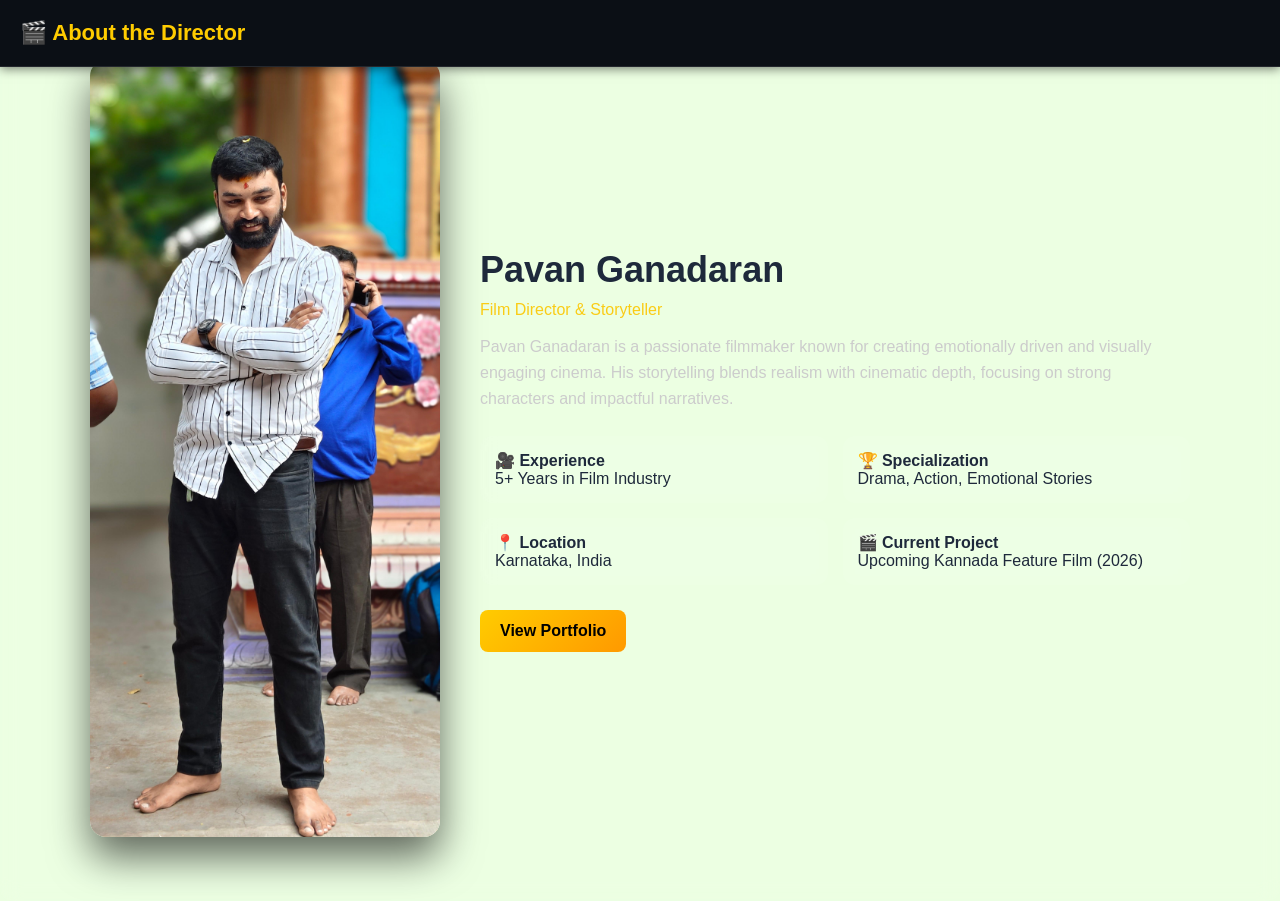
==== about.html @ 24c9385e "Initial commit - AADYA PICTURES website" ====
<!DOCTYPE html>
<html lang="en">
<head>
<meta charset="UTF-8">
<meta name="viewport" content="width=device-width, initial-scale=1.0">
<title>About Director</title>
<link rel="stylesheet" href="style.css">
</head>
<body>

<header class="header">
    <h2>🎬 About the Director</h2>
</header>

<section class="director-section">

    <div class="director-container">

        <!-- IMAGE -->
        <div class="director-image">
            <img src="static/actors/dir.webp" alt="Director Image">
        </div>

        <!-- DETAILS -->
        <div class="director-info">
            <h1>Pavan Ganadaran</h1>
            <p class="role">Film Director & Storyteller</p>

            <p class="bio">
                Pavan Ganadaran is a passionate filmmaker known for creating emotionally driven and visually engaging cinema. 
                His storytelling blends realism with cinematic depth, focusing on strong characters and impactful narratives.
            </p>

            <!-- DETAILS GRID -->
            <div class="info-grid">

                <div class="info-box">
                    <h4>🎥 Experience</h4>
                    <p>5+ Years in Film Industry</p>
                </div>

                <div class="info-box">
                    <h4>🏆 Specialization</h4>
                    <p>Drama, Action, Emotional Stories</p>
                </div>

                <div class="info-box">
                    <h4>📍 Location</h4>
                    <p>Karnataka, India</p>
                </div>

                <div class="info-box">
                    <h4>🎬 Current Project</h4>
                    <p>Upcoming Kannada Feature Film (2026)</p>
                </div>

            </div>

            <!-- BUTTON -->
            <a href="#" class="btn">View Portfolio</a>

        </div>

    </div>

</section>

</body>
</html>
---- style.css ----
/* RESET */
* {
  margin: 0;
  padding: 0;
  box-sizing: border-box;
  font-family: 'Segoe UI', sans-serif;
}

body {
  background: #f8fafc;  /* soft white */
  color: #1e293b;
}

/* optional glass effect for sections */
section {
  background: rgba(255,255,255,0.05);
  backdrop-filter: blur(10px);
  border-radius: 12px;
}

/* HEADER */
header {
  display: flex;
  justify-content: space-between;
  align-items: center;
  padding: 15px 8%;
  background: rgba(0,0,0,0.7);
  position: fixed;
  width: 100%;
  z-index: 1000;
}

.logo {
  font-size: 24px;
  font-weight: bold;
  color: #facc15;
}

nav a {
  margin-left: 20px;
  text-decoration: none;
  color: #fff;
  transition: 0.3s;
}

nav a:hover {
  color: #facc15;
}

/* BANNER */
.banner {
  height: 100vh;
  background: linear-gradient(rgba(0,0,0,0.6), rgba(0,0,0,0.8)),
    url('static/bg.webp');
  background-size: cover;
  background-position: center;
  display: flex;
  align-items: center;
  justify-content: center;
  text-align: center;
  padding: 20px;
}

.banner-content h1 {
  font-size: 50px;
  margin-bottom: 20px;
}

.banner-content p {
  font-size: 18px;
  margin-bottom: 25px;
}

.banner-content button {
  padding: 12px 25px;
  border: none;
  background: #facc15;
  color: #000;
  font-weight: bold;
  cursor: pointer;
  border-radius: 5px;
  transition: 0.3s;
}

.banner-content button:hover {
  background: #eab308;
}

/* SECTION */
.section {
  padding: 80px 8%;
  text-align: center;
}

.section h2 {
  margin-bottom: 40px;
  font-size: 32px;
}

/* CARDS */
.cards {
  display: grid;
  grid-template-columns: repeat(4, 1fr);
  gap: 20px;
}

.card {
  background: #1e293b;
  padding: 25px;
  border-radius: 10px;
  transition: 0.3s;
  cursor: pointer;
}

.card:hover {
  transform: translateY(-10px);
  background: #334155;
}

.card h3 {
  margin-bottom: 10px;
  color: #facc15;
}
/* RESPONSIVE */
@media (max-width: 900px) {
  .cards {
    grid-template-columns: repeat(2, 1fr);
  }

  .banner-content h1 {
    font-size: 32px;
  }
}

@media (max-width: 500px) {

  header {
    flex-direction: column;
    align-items: flex-start;
    padding: 10px 5%;
  }

  /* ONE LINE NAV */
  nav {
    display: flex;
    flex-wrap: nowrap;        /* ❌ no wrapping */
    overflow-x: auto;         /* ✅ scroll if needed */
    width: 100%;
    margin-top: 10px;
    gap: 10px;
  }

  /* Hide scrollbar (optional) */
  nav::-webkit-scrollbar {
    display: none;
  }

  nav a {
    flex: 0 0 auto;           /* prevent shrinking */
    white-space: nowrap;      /* keep text in one line */
    padding: 6px 12px;
    font-size: 13px;
    background: #1e293b;
    border-radius: 5px;
  }

  /* CARDS */
  .cards {
    grid-template-columns: 1fr;
  }

  /* BANNER */
  .banner-content h1 {
    font-size: 26px;
  }

  .banner-content p {
    font-size: 14px;
  }
}


/* showcase */

body {
    margin: 0;
    font-family: Arial, sans-serif;
}

/* Header styling */
header {
    position: fixed;
    top: 0;
    width: 100%;
    background-color: #111;
    color: white;
    padding: 15px;
    text-align: center;
    box-shadow: 0 2px 10px rgba(0,0,0,0.5);
}

header h2 {
    margin: 0;
    font-size: 22px;
    color: #ffcc00;
}

/* ===== Slider Section ===== */
.slider-section {
    margin-top: 70px;
    position: relative;
    max-width: 900px;
    height: 500px;
    margin-left: auto;
    margin-right: auto;
    overflow: hidden;
    border-radius: 10px;
}

/* ===== Slider Container ===== */
.slider-container {
    display: flex;
    flex-direction: column;
    height: 100%;
    transition: transform 0.6s ease-in-out;
    will-change: transform;
}

/* ===== Slide ===== */
.slide {
    height: 500px;
    flex-shrink: 0;
    position: relative;
}

/* ===== Image ===== */
.slide img {
    margin-top: 140px;
    width: 100%;
    height: 100%;
    object-fit: cover; /* desktop cinematic */
}

/* ===== Overlay Info ===== */
.slide-info {
    position: absolute;
    bottom: 20px;
    left: 20px;
    background: rgba(0, 0, 0, 0.6);
    padding: 15px;
    border-radius: 8px;
    max-width: 80%;
}

.slide-info h3 {
    font-size: 24px;
    margin: 0 0 5px;
}

.slide-info p {
    font-size: 14px;
    margin: 0;
}

/* ===== Buttons ===== */
/* ===== Modern Vertical Controls ===== */
.prev,
.next {
    position: absolute;
    left: 50%;
    transform: translateX(-50%);
    
    width: 45px;
    height: 45px;
    
    display: flex;
    align-items: center;
    justify-content: center;

    background: rgba(0, 0, 0, 0.5);
    backdrop-filter: blur(6px);

    color: white;
    border: 1px solid rgba(255,255,255,0.2);
    border-radius: 50%;

    font-size: 18px;
    cursor: pointer;

    transition: all 0.3s ease;
    z-index: 10;
}

/* Position */
.prev { top: 15px; }
.next { bottom: 15px; }

/* Hover Effect */
.prev:hover,
.next:hover {
    background: rgba(255, 204, 0, 0.9);
    color: black;
    transform: translateX(-50%) scale(1.1);
}

/* Click Effect */
.prev:active,
.next:active {
    transform: translateX(-50%) scale(0.95);
}

/* Subtle glow */
.prev::after,
.next::after {
    content: '';
    position: absolute;
    inset: 0;
    border-radius: 50%;
    box-shadow: 0 0 15px rgba(255, 204, 0, 0.3);
    opacity: 0;
    transition: 0.3s;
}

.prev:hover::after,
.next:hover::after {
    opacity: 1;
}

/* ============================= */
/* ===== TABLET (≤768px) ===== */
/* ============================= */
@media (max-width: 768px) {

    .slider-section {
        margin-top: auto;
        margin-bottom: auto;
        max-width: 100%;
        height: 350px;
        border-radius: 0;
    }

    .slide {
        height: 350px;
    }

    .slide img {
        object-fit: contain; /* show full image */
        background: black;
    }

    .slide-info {
        bottom: 15px;
        left: 15px;
        padding: 12px;
        max-width: 90%;
    }

    .slide-info h3 {
        font-size: 18px;
    }

    .slide-info p {
        font-size: 12px;
    }

    .prev, .next {
        font-size: 22px;
        padding: 6px 10px;
    }
}

/* ============================= */
/* ===== MOBILE (≤480px) ===== */
/* ============================= */
@media (max-width: 480px) {

    header {
        padding: 10px;
    }

    header h2 {
        font-size: 18px;
    }

    .slider-section {
        height: 60vh; /* dynamic height */
    }

    .slide {
        height: 60vh;
    }

    .slide img {
        object-fit: contain; /* FULL IMAGE visible */
        background: black;
    }

    .slide-info {
        bottom: 10px;
        left: 10px;
        padding: 10px;
        width: 90%;
    }

    .slide-info h3 {
        font-size: 16px;
    }

    .slide-info p {
        font-size: 11px;
    }

    .prev, .next {
        font-size: 18px;
        padding: 5px 8px;
    }
}


/* Section */
.slider-section {
    margin-top: 70px;
    height: 500px;
    max-width: 900px;
    margin-left: auto;
    margin-right: auto;
    overflow: hidden;
    position: relative;
    border-radius: 12px;
}

/* Container */
.slider-container {
    display: flex;
    flex-direction: column;
    height: 100%;
    transition: transform 0.6s ease-in-out;
}

/* Slide */
.slide {
    height: 500px;
    flex-shrink: 0;
    display: flex;
    align-items: flex-end;
    padding: 30px;
    color: white;
}

/* Fake "image" backgrounds */
.slide1 {
    background: linear-gradient(135deg, #000000, #434343);
}

.slide2 {
    background: linear-gradient(135deg, #1e3c72, #2a5298);
}

.slide3 {
    background: linear-gradient(135deg, #0f2027, #2c5364);
}

.slide4 {
    background: linear-gradient(135deg, #200122, #6f0000);
}

/* Overlay text */
.slide-info {
    background: rgba(0,0,0,0.5);
    padding: 20px;
    border-radius: 10px;
}

.slide-info h1 {
    margin: 0;
    font-size: 30px;
}

.slide-info p {
    margin-top: 8px;
    font-size: 14px;
}

/* Buttons */
.prev,
.next {
    position: absolute;
    left: 50%;
    transform: translateX(-50%);
    width: 45px;
    height: 45px;
    border-radius: 50%;
    border: none;
    background: rgba(0,0,0,0.5);
    color: white;
    cursor: pointer;
}

.prev { top: 10px; }
.next { bottom: 10px; }


/* ===== GLOBAL ===== */
body {
    margin: 0;
    font-family: 'Segoe UI', sans-serif;
    background: #ebffe1;
}

/* ===== SECTION ===== */
.movie-slider {
    margin-top: 70px;
    height: 520px;
    max-width: 1000px;
    margin-left: auto;
    margin-right: auto;
    overflow: hidden;
    position: relative;
    border-radius: 16px;
    box-shadow: 0 20px 60px rgba(0,0,0,0.8);
}

/* ===== CONTAINER ===== */
.movie-slider-container {
    display: flex;
    flex-direction: column;
    height: 100%;
    transition: transform 0.7s cubic-bezier(0.22, 1, 0.36, 1);
}

/* ===== SLIDE ===== */
.movie-slide {
    height: 520px;
    flex-shrink: 0;
    position: relative;
    display: flex;
    align-items: center;
    color: white;
    overflow: hidden;
}

/* ===== PREMIUM BACKGROUNDS ===== */
.slide-one {
    background: radial-gradient(circle at top left, #222, #000);
}

.slide-two {
    background: radial-gradient(circle at right, #1e3c72, #000);
}

.slide-three {
    background: radial-gradient(circle at center, #0f2027, #000);
}

.slide-four {
    background: radial-gradient(circle at bottom, #200122, #000);
}

/* ===== OVERLAY (CINEMATIC) ===== */
.overlay {
    position: absolute;
    inset: 0;
    background: linear-gradient(
        to right,
        rgba(0,0,0,0.9) 20%,
        rgba(0,0,0,0.5) 50%,
        transparent 100%
    );
}

/* ===== CONTENT ===== */
.slide-content {
    position: relative;
    z-index: 2;
    padding: 50px;
    max-width: 520px;
    animation: fadeUp 0.8s ease;
}

/* ===== TITLE ===== */
.slide-content h1 {
    font-size: 42px;
    margin-bottom: 10px;
    letter-spacing: 1px;
}

/* ===== META ===== */
.meta {
    color: #ffcc00;
    margin-bottom: 15px;
    font-size: 14px;
}

/* ===== DESCRIPTION ===== */
.description {
    font-size: 15px;
    line-height: 1.7;
    color: #ddd;
}

/* ===== BUTTONS ===== */
.action-buttons {
    margin-top: 20px;
    display: flex;
    gap: 12px;
}

/* ICON BUTTONS */
.action-buttons button {
    width: 45px;
    height: 45px;
    border-radius: 50%;
    border: none;
    background: rgba(255,255,255,0.1);
    backdrop-filter: blur(6px);
    color: white;
    cursor: pointer;
    font-size: 18px;
    transition: all 0.3s ease;
}

.action-buttons button:hover {
    transform: scale(1.15);
    background: rgba(255,255,255,0.3);
}

/* MORE BUTTON */
.more-btn {
    padding: 10px 16px;
    background: linear-gradient(135deg, #ffcc00, #ff9900);
    color: black;
    text-decoration: none;
    border-radius: 6px;
    font-weight: bold;
    transition: 0.3s;
    margin-top: 15px; /* add this */
    display: inline-block; /* important for margin to work properly */
}
.more-btn:hover {
    transform: scale(1.05);
    box-shadow: 0 0 15px rgba(255,204,0,0.6);
}

/* ===== CONTROLS ===== */
.slider-prev,
.slider-next {
    position: absolute;
    left: 50%;
    transform: translateX(-50%);
    width: 45px;
    height: 45px;
    border-radius: 50%;
    border: none;
    background: rgba(0,0,0,0.6);
    backdrop-filter: blur(6px);
    color: white;
    cursor: pointer;
    font-size: 18px;
    transition: 0.3s;
    z-index: 10;
}

.slider-prev { top: 15px; }
.slider-next { bottom: 15px; }

.slider-prev:hover,
.slider-next:hover {
    background: #ffcc00;
    color: black;
    transform: translateX(-50%) scale(1.1);
}

/* ===== ANIMATION ===== */
@keyframes fadeUp {
    from {
        opacity: 0;
        transform: translateY(30px);
    }
    to {
        opacity: 1;
        transform: translateY(0);
    }
}

.stills {
    display: grid;
    grid-template-columns: repeat(3, 1fr); /* 3 per row */
    gap: 8px;
    margin-top: 10px;
}

/* Images */
.stills img {
    width: 100%;
    height: 80px; /* adjust based on your slide */
    object-fit: cover;
    border-radius: 6px;
    cursor: pointer;
    transition: 0.3s;
}

/* Hover */
.stills img:hover {
    transform: scale(1.05);
    box-shadow: 0 0 10px rgba(255,255,255,0.5);
}


/* actor */

/* SECTION */
.actors-section {
    padding: 50px 20px;
    margin-top: 40px;
    background: #0f1720;
}

/* GRID */
.actors-grid {
    display: grid;
    grid-template-columns: repeat(2, 1fr); /* Desktop */
    gap: 25px;
}

/* CARD */
.actor-card {
    position: relative;
    overflow: hidden;
    border-radius: 14px;
    cursor: pointer;
    background: #111;
    transition: transform 0.3s ease, box-shadow 0.3s ease;

    aspect-ratio: 3 / 4; /* ✅ consistent shape */
}

/* IMAGE */
.actor-card img {
    width: 100%;
    height: 100%;          /* ✅ fill card */
    object-fit: contain;   /* ✅ full image visible */
    transition: transform 0.4s ease;
}

/* HOVER */
.actor-card:hover img {
    transform: scale(1.05);
}

/* OVERLAY */
.actor-card::after {
    content: "";
    position: absolute;
    inset: 0;
    background: linear-gradient(to top, rgba(0,0,0,0.6), transparent);
    opacity: 0;
    transition: 0.4s;
}

.actor-card:hover::after {
    opacity: 1;
}



/* TABLET */
@media (max-width: 768px) {
    .actors-grid {
        grid-template-columns: repeat(2, 1fr); /* still 2 */
        gap: 15px;
    }
}

/* MOBILE */
@media (max-width: 480px) {
    .actors-grid {
        grid-template-columns: 1fr; /* ✅ 1 card per row */
        gap: 15px;
    }

    .actors-section {
        padding: 30px 15px;
    }
}



/* OVERLAY */
.overlay {
    position: absolute;
    inset: 0;
    background: linear-gradient(to top, rgba(0,0,0,0.85), rgba(0,0,0,0.2));
    
    color: #fff;
    padding: 20px;

    display: flex;
    flex-direction: column;
    justify-content: flex-end;

    opacity: 0;
    transition: opacity 0.4s ease;
}

/* TEXT */
.overlay h3 {
    margin: 0;
    font-size: 20px;
    font-weight: 600;
}

.overlay p {
    font-size: 14px;
    margin-top: 6px;
    color: #ccc;
}

/* HOVER EFFECT */
.actor-card:hover {
    transform: translateY(-8px);
    box-shadow: 0 15px 30px rgba(0,0,0,0.6);
}

.actor-card:hover img {
    transform: scale(1.05);
}

.actor-card:hover .overlay {
    opacity: 1;
}

/* MOBILE TOUCH */
.actor-card:active .overlay {
    opacity: 1;
}

/* 📱 MOBILE (1 per row) */
@media (max-width: 768px) {
    .actors-grid {
        grid-template-columns: 1fr; /* 1 per row */
    }

    .actor-card img {
        height: 250px;
    }
}

/* 📱 SMALL MOBILE */
@media (max-width: 480px) {
    .actor-card img {
        height: 220px;
    }
}


/* gallery */


/* SECTION */
.gallery-section {
    padding: 60px 30px;
    background: linear-gradient(180deg, #0f1720, #0b0f15);
}

/* TITLE */
.section-title {
    font-size: 26px;
    font-weight: 600;
    margin-bottom: 20px;
    color: #f5f5f5;
    letter-spacing: 0.5px;
}

/* WRAPPER */
.scroll-wrapper {
    position: relative;
    margin-bottom: 40px;
}

/* SCROLL CONTAINER */
.scroll-container {
    display: flex;
    gap: 18px;
    overflow-x: auto;
    scroll-behavior: smooth;
    padding: 15px 5px;
}

.scroll-container::-webkit-scrollbar {
    display: none;
}

/* CARD */
.gallery-card {
    min-width: 160px;
    flex-shrink: 0;
    text-align: center;
    cursor: pointer;
    transition: transform 0.4s ease;
}

/* IMAGE BOX */
.gallery-card img {
    width: 100%;
    height: 180px;          /* keeps card size */
    object-fit: contain;    /* ✅ full image visible */
    background: #111;       /* fills empty space nicely */
    border-radius: 16px;
    transition: transform 0.5s ease;
}

/* HOVER EFFECT */
.gallery-card:hover {
    transform: translateY(-8px) scale(1.03);
}

.gallery-card:hover img {
    transform: scale(1.08);
}

/* NAME */
.crew-name {
    margin-top: 10px;
    font-size: 15px;
    font-weight: 600;
    color: #f5f5f5;
}

/* ROLE */
.crew-role {
    font-size: 13px;
    color: #9ca3af;
    margin-top: 4px;
    line-height: 1.3;

    display: -webkit-box;
    -webkit-line-clamp: 2;   /* max 2 lines */
    -webkit-box-orient: vertical;
    overflow: hidden;
}

/* BUTTONS */
.scroll-btn {
    position: absolute;
    top: 50%;
    transform: translateY(-50%);
    
    background: rgba(255, 255, 255, 0.1);
    backdrop-filter: blur(10px);
    
    color: #fff;
    border: none;
    width: 42px;
    height: 42px;
    border-radius: 50%;
    
    cursor: pointer;
    z-index: 10;

    display: flex;
    align-items: center;
    justify-content: center;

    transition: 0.3s;
}

.scroll-btn:hover {
    background: rgba(255, 255, 255, 0.25);
    transform: translateY(-50%) scale(1.1);
}

.scroll-btn.left {
    left: -15px;
}

.scroll-btn.right {
    right: -15px;
}

/* EDGE FADE EFFECT */
.scroll-wrapper::before,
.scroll-wrapper::after {
    content: "";
    position: absolute;
    top: 0;
    width: 60px;
    height: 100%;
    z-index: 5;
    pointer-events: none;
}

.scroll-wrapper::before {
    left: 0;
    background: linear-gradient(to right, #0f1720, transparent);
}

.scroll-wrapper::after {
    right: 0;
    background: linear-gradient(to left, #0f1720, transparent);
}

/* TABLET */
@media (max-width: 768px) {
    .scroll-btn {
        display: none;
    }

    .gallery-card {
        min-width: 130px;
    }

    .gallery-card img {
        height: 150px;
    }
}

/* MOBILE */
@media (max-width: 480px) {
    .gallery-card {
        min-width: 110px;
    }

    .gallery-card img {
        height: 130px;
    }

    .crew-name {
        font-size: 14px;
    }

    .crew-role {
        font-size: 12px;
    }
}





/* about */


/* HEADER */
.header {
    text-align: center;
    padding: 20px;
    background: #0b0f15;
    border-bottom: 1px solid rgba(255,255,255,0.1);
}

/* SECTION */
.director-section {
    padding: 60px 20px;
}

/* CONTAINER */
.director-container {
    max-width: 1100px;
    margin: auto;
    display: flex;
    gap: 40px;
    align-items: center;
    flex-wrap: wrap;
}

/* IMAGE */
.director-image img {
    width: 350px;
    border-radius: 16px;
    object-fit: cover;
    box-shadow: 0 20px 40px rgba(0,0,0,0.6);
}

/* INFO */
.director-info {
    flex: 1;
}

/* NAME */
.director-info h1 {
    font-size: 36px;
    margin-bottom: 10px;
}

/* ROLE */
.role {
    color: #facc15;
    font-weight: 500;
    margin-bottom: 15px;
}

/* BIO */
.bio {
    color: #ccc;
    line-height: 1.6;
    margin-bottom: 25px;
}

/* GRID */
.info-grid {
    display: grid;
    grid-template-columns: repeat(2, 1fr);
    gap: 15px;
    margin-bottom: 25px;
}

/* BOX */
.info-box {
    background: rgba(255,255,255,0.05);
    padding: 15px;
    border-radius: 12px;
    backdrop-filter: blur(10px);
    transition: 0.3s;
}

/* HOVER */
.info-box:hover {
    background: rgba(255,255,255,0.1);
    transform: translateY(-5px);
}

/* BUTTON */
.btn {
    display: inline-block;
    padding: 12px 20px;
    background: linear-gradient(135deg, #ffcc00, #ff9900);
    color: black;
    border-radius: 8px;
    text-decoration: none;
    font-weight: bold;
    transition: 0.3s;
}

.btn:hover {
    transform: scale(1.05);
    box-shadow: 0 10px 20px rgba(255,204,0,0.4);
}

/* MOBILE */
@media (max-width: 768px) {
    .director-container {
        flex-direction: column;
        text-align: center;
    }

    .director-image img {
        width: 100%;
        max-width: 300px;
    }

    .info-grid {
        grid-template-columns: 1fr;
    }
}

/* FOOTER */
.footer {
    background: #0b0f15;
    color: #ccc;
    padding-top: 50px;
}

/* CONTAINER */
.footer-container {
    max-width: 1200px;
    margin: auto;
    display: grid;
    grid-template-columns: repeat(4, 1fr);
    gap: 30px;
    padding: 0 20px;
}

/* COLUMN */
.footer-col h3 {
    color: #fff;
    margin-bottom: 15px;
}

.footer-col p {
    font-size: 14px;
    line-height: 1.6;
}

/* LOGO */
.logo {
    color: #ffcc00;
}

/* LINKS */
.footer-col ul {
    list-style: none;
    padding: 0;
}

.footer-col ul li {
    margin-bottom: 10px;
    font-size: 14px;
}

.footer-col ul li a {
    color: #ccc;
    text-decoration: none;
    transition: 0.3s;
}

.footer-col ul li a:hover {
    color: #ffcc00;
}

/* SOCIAL */
.social-icons a {
    display: inline-block;
    margin-right: 10px;
    font-size: 18px;
    transition: 0.3s;
}

.social-icons a:hover {
    transform: scale(1.2);
    color: #ffcc00;
}

/* BOTTOM */
.footer-bottom {
    text-align: center;
    border-top: 1px solid rgba(255,255,255,0.1);
    margin-top: 30px;
    padding: 15px 0;
    font-size: 14px;
}

/* MOBILE */
@media (max-width: 768px) {
    .footer-container {
        grid-template-columns: repeat(2, 1fr);
    }
}

@media (max-width: 480px) {
    .footer-container {
        grid-template-columns: 1fr;
        text-align: center;
    }

    .social-icons {
        justify-content: center;
    }
}
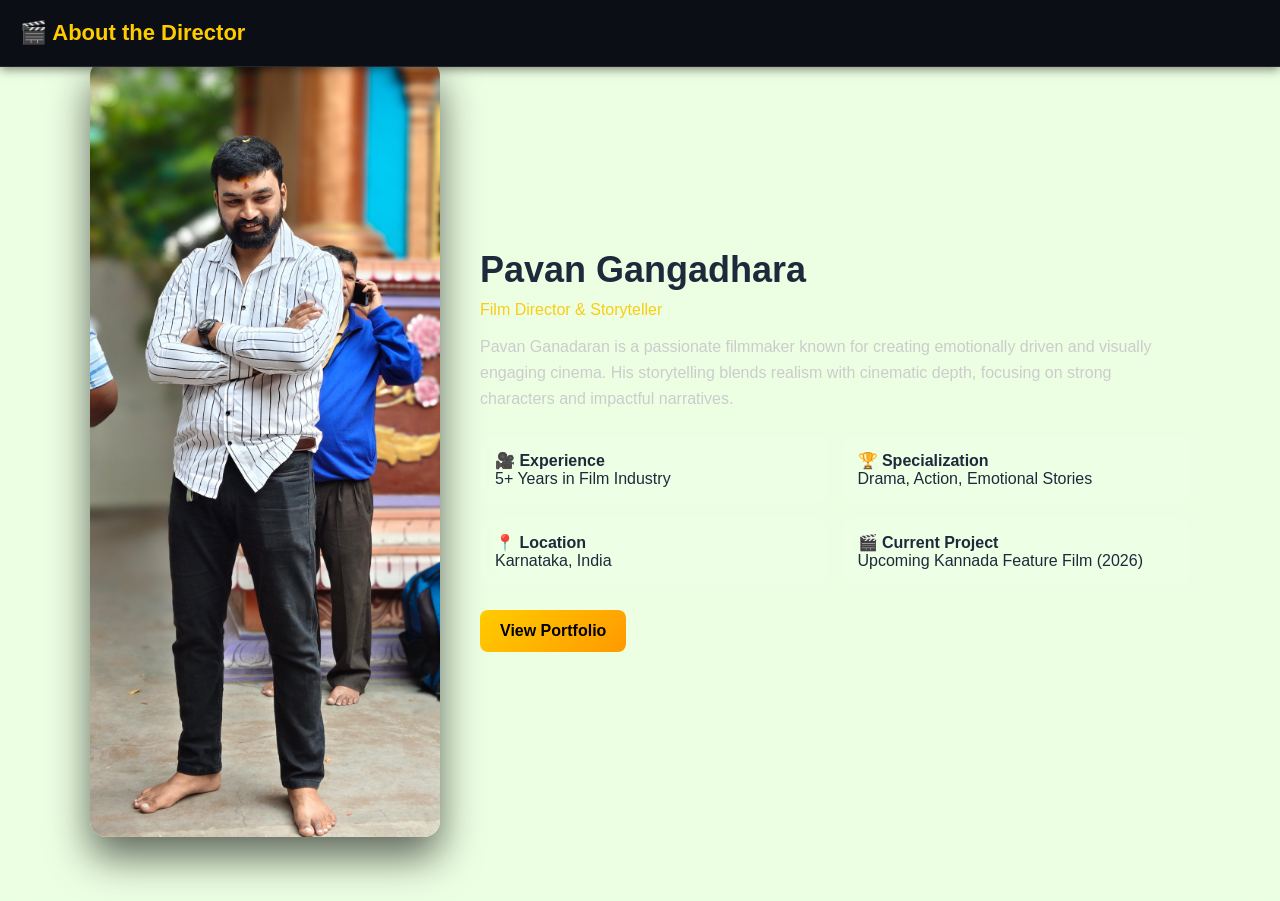
==== commit 53fab917: "updated files" ====
--- a/about.html
+++ b/about.html
@@ -18,12 +18,12 @@
 
         <!-- IMAGE -->
         <div class="director-image">
-            <img src="static/actors/dir.webp" alt="Director Image">
+            <img src="static/actors/dir.webp" alt="Pavan Gangadhara">
         </div>
 
         <!-- DETAILS -->
         <div class="director-info">
-            <h1>Pavan Ganadaran</h1>
+            <h1>Pavan Gangadhara</h1>
             <p class="role">Film Director & Storyteller</p>
 
             <p class="bio">
